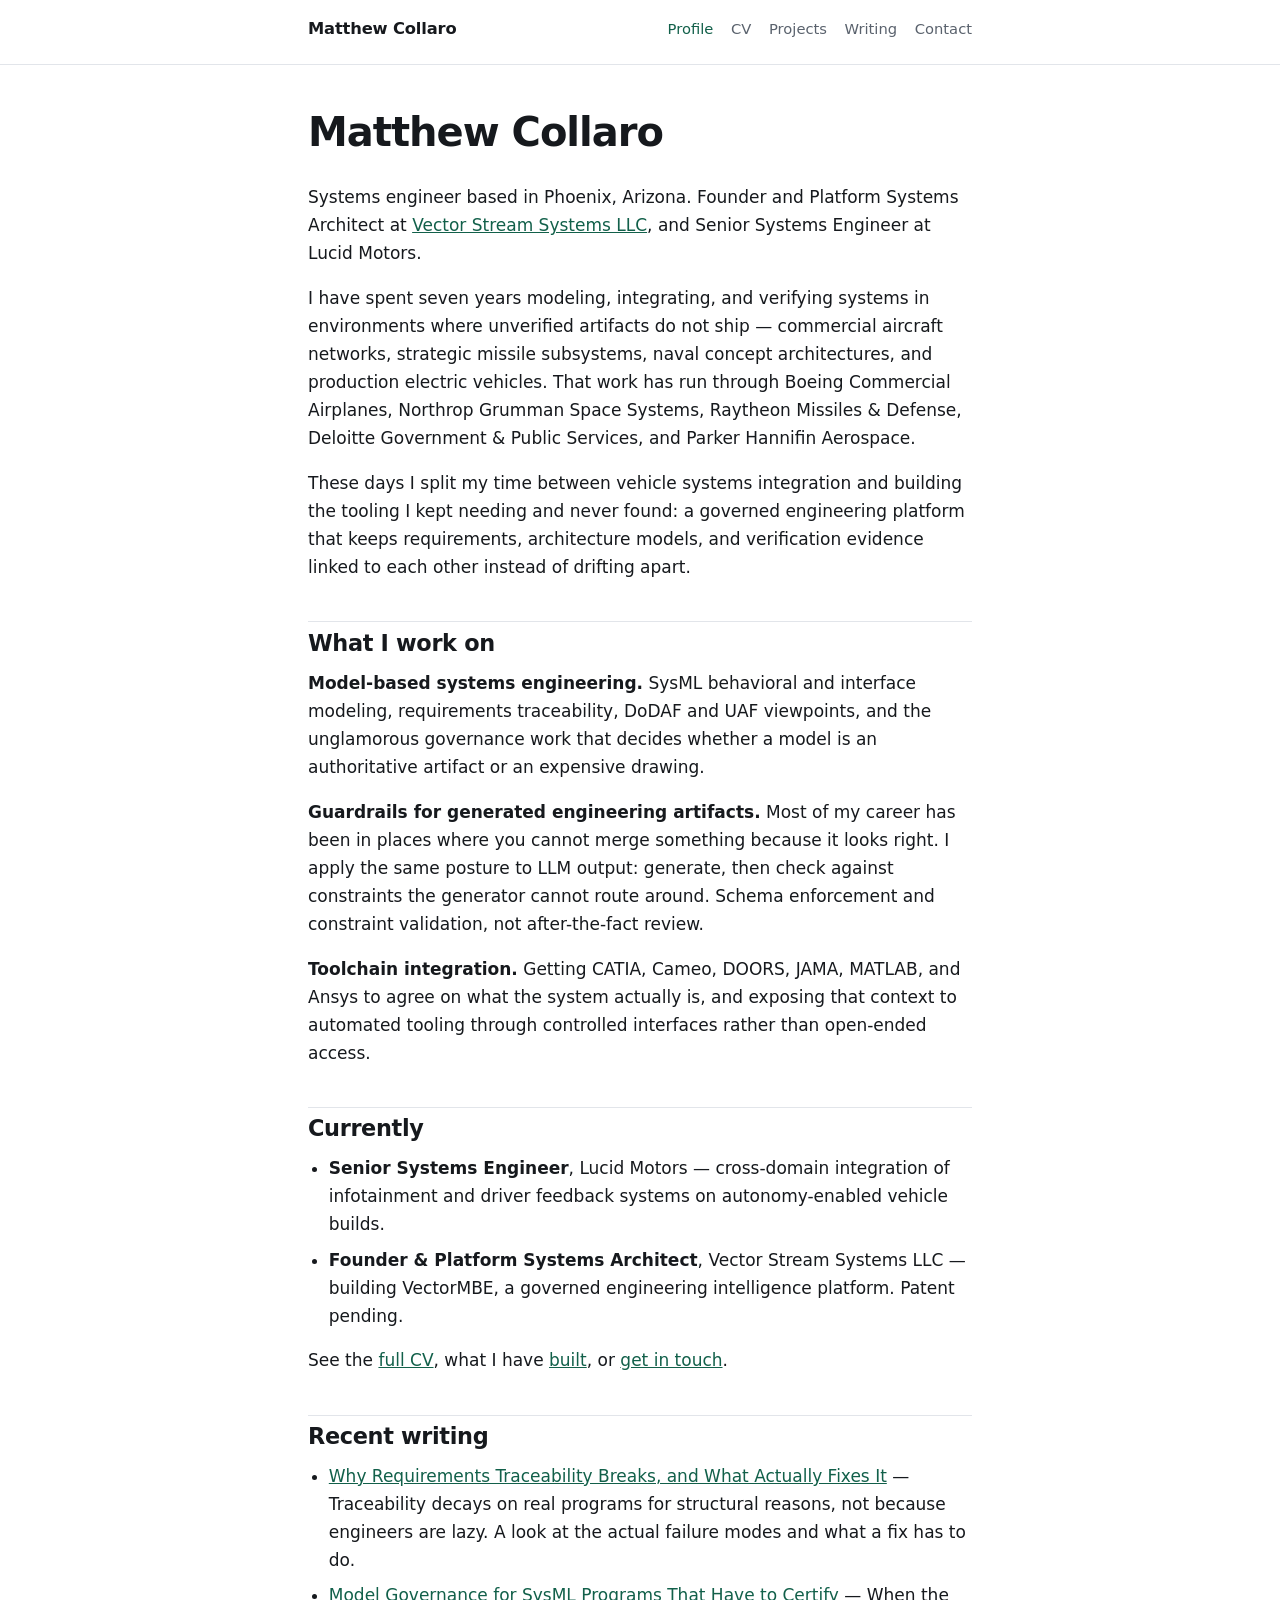
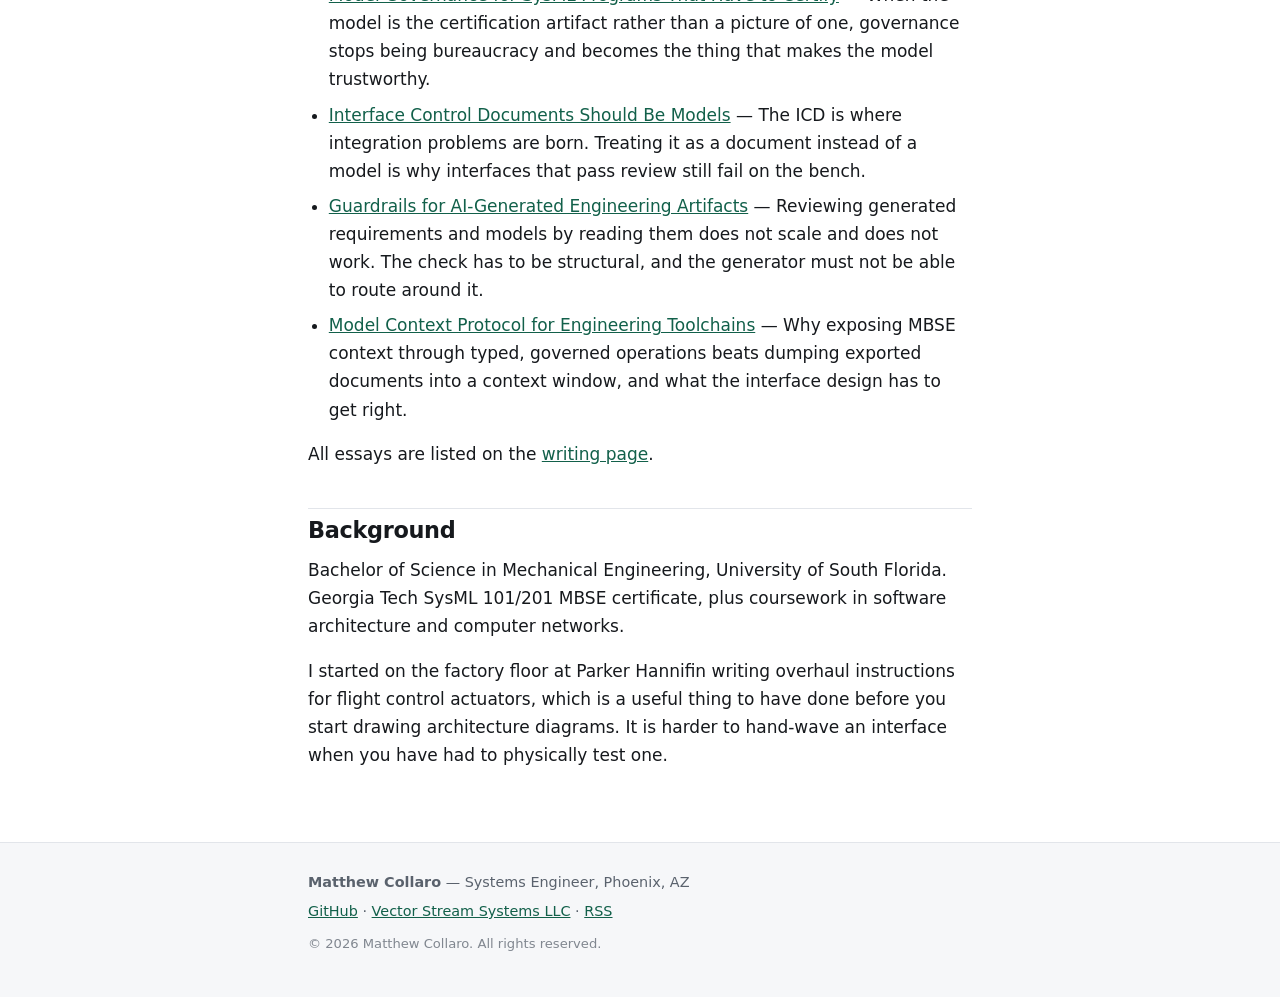
==== docs/index.html @ 9cefe254 "Personal site: profile, CV, projects, and ten essays on MBSE Static generator in build.py renders Ma" ====
<!DOCTYPE html>
<html lang="en">
<head>
<meta charset="utf-8">
<meta name="viewport" content="width=device-width, initial-scale=1">
<title>Matthew Collaro — Systems Engineer, Phoenix Arizona</title>
<meta name="description" content="Matthew Collaro is a systems engineer in Phoenix, Arizona and founder of Vector Stream Systems LLC. Seven years of model-based systems engineering across Boeing, Northrop Grumman, Raytheon, Deloitte, and Lucid Motors.">
<meta name="author" content="Matthew Collaro">
<meta name="robots" content="index,follow,max-image-preview:large">
<link rel="canonical" href="https://radsilent.github.io/matthew-collaro/">
<link rel="alternate" type="application/rss+xml" title="Matthew Collaro — Writing" href="https://radsilent.github.io/matthew-collaro/feed.xml">
<meta property="og:type" content="profile">
<meta property="og:site_name" content="Matthew Collaro">
<meta property="og:title" content="Matthew Collaro — Systems Engineer, Phoenix Arizona">
<meta property="og:description" content="Matthew Collaro is a systems engineer in Phoenix, Arizona and founder of Vector Stream Systems LLC. Seven years of model-based systems engineering across Boeing, Northrop Grumman, Raytheon, Deloitte, and Lucid Motors.">
<meta property="og:url" content="https://radsilent.github.io/matthew-collaro/">
<meta property="og:locale" content="en_US">
<meta name="twitter:card" content="summary">
<meta name="twitter:title" content="Matthew Collaro — Systems Engineer, Phoenix Arizona">
<meta name="twitter:description" content="Matthew Collaro is a systems engineer in Phoenix, Arizona and founder of Vector Stream Systems LLC. Seven years of model-based systems engineering across Boeing, Northrop Grumman, Raytheon, Deloitte, and Lucid Motors.">
<link rel="stylesheet" href="style.css">
<script type="application/ld+json">
{
  "@context": "https://schema.org",
  "@graph": [
    {
      "@type": "Person",
      "@id": "https://radsilent.github.io/matthew-collaro/#person",
      "name": "Matthew Collaro",
      "givenName": "Matthew",
      "familyName": "Collaro",
      "alternateName": "Matt Collaro",
      "url": "https://radsilent.github.io/matthew-collaro/",
      "jobTitle": "Systems Engineer and Founder",
      "description": "Systems engineer specializing in model-based systems engineering, SysML architecture modeling, and requirements traceability across aerospace, defense, and automotive programs.",
      "address": {
        "@type": "PostalAddress",
        "addressLocality": "Phoenix",
        "addressRegion": "AZ",
        "addressCountry": "US"
      },
      "alumniOf": [
        {
          "@type": "CollegeOrUniversity",
          "name": "University of South Florida"
        },
        {
          "@type": "CollegeOrUniversity",
          "name": "Georgia Institute of Technology"
        }
      ],
      "knowsAbout": [
        "Model-Based Systems Engineering",
        "SysML",
        "Requirements Traceability",
        "Systems Architecture",
        "Aerospace Systems Engineering",
        "Model Context Protocol",
        "Verification and Validation",
        "DoDAF"
      ],
      "worksFor": {
        "@type": "Organization",
        "name": "Vector Stream Systems LLC",
        "url": "https://vectorstreamsystems.com/"
      },
      "sameAs": [
        "https://github.com/radsilent",
        "https://vectorstreamsystems.com/"
      ]
    },
    {
      "@type": "WebSite",
      "@id": "https://radsilent.github.io/matthew-collaro/#website",
      "url": "https://radsilent.github.io/matthew-collaro/",
      "name": "Matthew Collaro \u2014 Systems Engineer",
      "publisher": {
        "@id": "https://radsilent.github.io/matthew-collaro/#person"
      },
      "inLanguage": "en"
    },
    {
      "@type": "ProfilePage",
      "@id": "https://radsilent.github.io/matthew-collaro/#webpage",
      "url": "https://radsilent.github.io/matthew-collaro/",
      "name": "Matthew Collaro \u2014 Systems Engineer, Phoenix Arizona",
      "description": "Matthew Collaro is a systems engineer in Phoenix, Arizona and founder of Vector Stream Systems LLC. Seven years of model-based systems engineering across Boeing, Northrop Grumman, Raytheon, Deloitte, and Lucid Motors.",
      "isPartOf": {
        "@id": "https://radsilent.github.io/matthew-collaro/#website"
      },
      "about": {
        "@id": "https://radsilent.github.io/matthew-collaro/#person"
      },
      "mainEntity": {
        "@id": "https://radsilent.github.io/matthew-collaro/#person"
      },
      "inLanguage": "en"
    }
  ]
}
</script>
</head>
<body>
<a class="skip" href="#main">Skip to content</a>
<header class="site-header">
  <div class="wrap">
    <a class="brand" href="index.html">Matthew Collaro</a>
    <nav aria-label="Primary">
      <ul>
        <li><a href="index.html" aria-current="page">Profile</a></li>
        <li><a href="cv.html">CV</a></li>
        <li><a href="projects.html">Projects</a></li>
        <li><a href="writing.html">Writing</a></li>
        <li><a href="contact.html">Contact</a></li>
      </ul>
    </nav>
  </div>
</header>

<main id="main" class="wrap">
  <article>
    <header class="page-head">
      <h1>Matthew Collaro</h1>
    </header>
<p>Systems engineer based in Phoenix, Arizona. Founder and Platform Systems Architect at <a href="https://vectorstreamsystems.com/">Vector Stream Systems LLC</a>, and Senior Systems Engineer at Lucid Motors.</p>
<p>I have spent seven years modeling, integrating, and verifying systems in environments where unverified artifacts do not ship — commercial aircraft networks, strategic missile subsystems, naval concept architectures, and production electric vehicles. That work has run through Boeing Commercial Airplanes, Northrop Grumman Space Systems, Raytheon Missiles &amp; Defense, Deloitte Government &amp; Public Services, and Parker Hannifin Aerospace.</p>
<p>These days I split my time between vehicle systems integration and building the tooling I kept needing and never found: a governed engineering platform that keeps requirements, architecture models, and verification evidence linked to each other instead of drifting apart.</p>
<h2 id="what-i-work-on">What I work on</h2>
<p><strong>Model-based systems engineering.</strong> SysML behavioral and interface modeling, requirements traceability, DoDAF and UAF viewpoints, and the unglamorous governance work that decides whether a model is an authoritative artifact or an expensive drawing.</p>
<p><strong>Guardrails for generated engineering artifacts.</strong> Most of my career has been in places where you cannot merge something because it looks right. I apply the same posture to LLM output: generate, then check against constraints the generator cannot route around. Schema enforcement and constraint validation, not after-the-fact review.</p>
<p><strong>Toolchain integration.</strong> Getting CATIA, Cameo, DOORS, JAMA, MATLAB, and Ansys to agree on what the system actually is, and exposing that context to automated tooling through controlled interfaces rather than open-ended access.</p>
<h2 id="currently">Currently</h2>
<ul>
<li><strong>Senior Systems Engineer</strong>, Lucid Motors — cross-domain integration of infotainment and driver feedback systems on autonomy-enabled vehicle builds.</li>
<li><strong>Founder &amp; Platform Systems Architect</strong>, Vector Stream Systems LLC — building VectorMBE, a governed engineering intelligence platform. Patent pending.</li>
</ul>
<p>See the <a href="cv.html">full CV</a>, what I have <a href="projects.html">built</a>, or <a href="contact.html">get in touch</a>.</p>
<h2 id="recent-writing">Recent writing</h2>
<ul>
<li><a href="articles/requirements-traceability-breaks.html">Why Requirements Traceability Breaks, and What Actually Fixes It</a> — Traceability decays on real programs for structural reasons, not because engineers are lazy. A look at the actual failure modes and what a fix has to do.</li>
<li><a href="articles/sysml-model-governance.html">Model Governance for SysML Programs That Have to Certify</a> — When the model is the certification artifact rather than a picture of one, governance stops being bureaucracy and becomes the thing that makes the model trustworthy.</li>
<li><a href="articles/interface-control-documents-as-models.html">Interface Control Documents Should Be Models</a> — The ICD is where integration problems are born. Treating it as a document instead of a model is why interfaces that pass review still fail on the bench.</li>
<li><a href="articles/guardrails-for-ai-generated-engineering-artifacts.html">Guardrails for AI-Generated Engineering Artifacts</a> — Reviewing generated requirements and models by reading them does not scale and does not work. The check has to be structural, and the generator must not be able to route around it.</li>
<li><a href="articles/model-context-protocol-engineering-toolchains.html">Model Context Protocol for Engineering Toolchains</a> — Why exposing MBSE context through typed, governed operations beats dumping exported documents into a context window, and what the interface design has to get right.</li>
</ul>
<p>All essays are listed on the <a href="writing.html">writing page</a>.</p>
<h2 id="background">Background</h2>
<p>Bachelor of Science in Mechanical Engineering, University of South Florida. Georgia Tech SysML 101/201 MBSE certificate, plus coursework in software architecture and computer networks.</p>
<p>I started on the factory floor at Parker Hannifin writing overhaul instructions for flight control actuators, which is a useful thing to have done before you start drawing architecture diagrams. It is harder to hand-wave an interface when you have had to physically test one.</p>
  </article>
</main>

<footer class="site-footer">
  <div class="wrap">
    <p><strong>Matthew Collaro</strong> &mdash; Systems Engineer, Phoenix, AZ</p>
    <p><a href="https://github.com/radsilent" rel="me noopener">GitHub</a> &middot;
       <a href="https://vectorstreamsystems.com/" rel="noopener">Vector Stream Systems LLC</a> &middot;
       <a href="feed.xml">RSS</a></p>
    <p class="fine">&copy; 2026 Matthew Collaro. All rights reserved.</p>
  </div>
</footer>
</body>
</html>
---- docs/style.css ----
/* Matthew Collaro — personal site
   Single stylesheet, no external requests, light + dark. */

:root {
  --bg: #ffffff;
  --surface: #f6f7f9;
  --text: #16191d;
  --muted: #5a626d;
  --line: #e2e5ea;
  --accent: #12604a;
  --accent-soft: #e7f2ee;
  --max: 44rem;
  --font: ui-sans-serif, system-ui, -apple-system, "Segoe UI", Roboto, Helvetica, Arial, sans-serif;
  --mono: ui-monospace, SFMono-Regular, Menlo, Consolas, monospace;
}

@media (prefers-color-scheme: dark) {
  :root {
    --bg: #0f1115;
    --surface: #171a20;
    --text: #e7e9ec;
    --muted: #9aa3ae;
    --line: #262b33;
    --accent: #5ec9a5;
    --accent-soft: #14241f;
  }
}

* { box-sizing: border-box; }

html { -webkit-text-size-adjust: 100%; }

body {
  margin: 0;
  background: var(--bg);
  color: var(--text);
  font-family: var(--font);
  font-size: 17px;
  line-height: 1.65;
  -webkit-font-smoothing: antialiased;
}

.wrap {
  max-width: var(--max);
  margin-inline: auto;
  padding-inline: 1.25rem;
}

.skip {
  position: absolute;
  left: -9999px;
}
.skip:focus {
  left: 1rem;
  top: 1rem;
  z-index: 10;
  background: var(--accent);
  color: var(--bg);
  padding: 0.5rem 0.9rem;
  border-radius: 6px;
}

/* Header ---------------------------------------------------------------- */

.site-header {
  border-bottom: 1px solid var(--line);
  background: var(--bg);
  position: sticky;
  top: 0;
  z-index: 5;
}

.site-header .wrap {
  display: flex;
  flex-wrap: wrap;
  gap: 0.5rem 1.5rem;
  align-items: baseline;
  justify-content: space-between;
  padding-block: 0.9rem;
}

.brand {
  font-weight: 700;
  font-size: 1.02rem;
  letter-spacing: -0.01em;
  color: var(--text);
  text-decoration: none;
}

.site-header nav ul {
  display: flex;
  flex-wrap: wrap;
  gap: 1.1rem;
  list-style: none;
  margin: 0;
  padding: 0;
}

.site-header nav a {
  color: var(--muted);
  text-decoration: none;
  font-size: 0.92rem;
}

.site-header nav a:hover,
.site-header nav a[aria-current="page"] {
  color: var(--accent);
}

/* Content --------------------------------------------------------------- */

main { padding-block: 2.75rem 3.5rem; }

.page-head { margin-bottom: 1.75rem; }

h1 {
  font-size: clamp(1.85rem, 4.5vw, 2.5rem);
  line-height: 1.15;
  letter-spacing: -0.025em;
  margin: 0 0 0.35rem;
}

h2 {
  font-size: 1.4rem;
  line-height: 1.25;
  letter-spacing: -0.015em;
  margin: 2.5rem 0 0.75rem;
  padding-top: 0.4rem;
  border-top: 1px solid var(--line);
}

h3 {
  font-size: 1.12rem;
  margin: 1.9rem 0 0.5rem;
}

h4 {
  font-size: 1rem;
  margin: 1.5rem 0 0.4rem;
  color: var(--muted);
}

p { margin: 0 0 1.05rem; }

a { color: var(--accent); }
a:hover { text-decoration-thickness: 2px; }

.byline {
  color: var(--muted);
  font-size: 0.9rem;
  margin: 0;
}

ul, ol { padding-left: 1.3rem; margin: 0 0 1.05rem; }
li { margin-bottom: 0.45rem; }

blockquote {
  margin: 1.4rem 0;
  padding: 0.15rem 0 0.15rem 1.1rem;
  border-left: 3px solid var(--accent);
  color: var(--muted);
}

code {
  font-family: var(--mono);
  font-size: 0.88em;
  background: var(--surface);
  border: 1px solid var(--line);
  border-radius: 4px;
  padding: 0.1em 0.35em;
}

strong { font-weight: 650; }

/* Footer ---------------------------------------------------------------- */

.site-footer {
  border-top: 1px solid var(--line);
  background: var(--surface);
  padding-block: 1.75rem 2.25rem;
  font-size: 0.9rem;
  color: var(--muted);
}

.site-footer p { margin: 0 0 0.35rem; }
.site-footer .fine { font-size: 0.82rem; opacity: 0.75; margin-top: 0.6rem; }

/* Print ----------------------------------------------------------------- */

@media print {
  .site-header, .site-footer, .skip { display: none; }
  body { font-size: 11pt; color: #000; background: #fff; }
  a { color: #000; text-decoration: none; }
  h2 { border-top: none; }
}
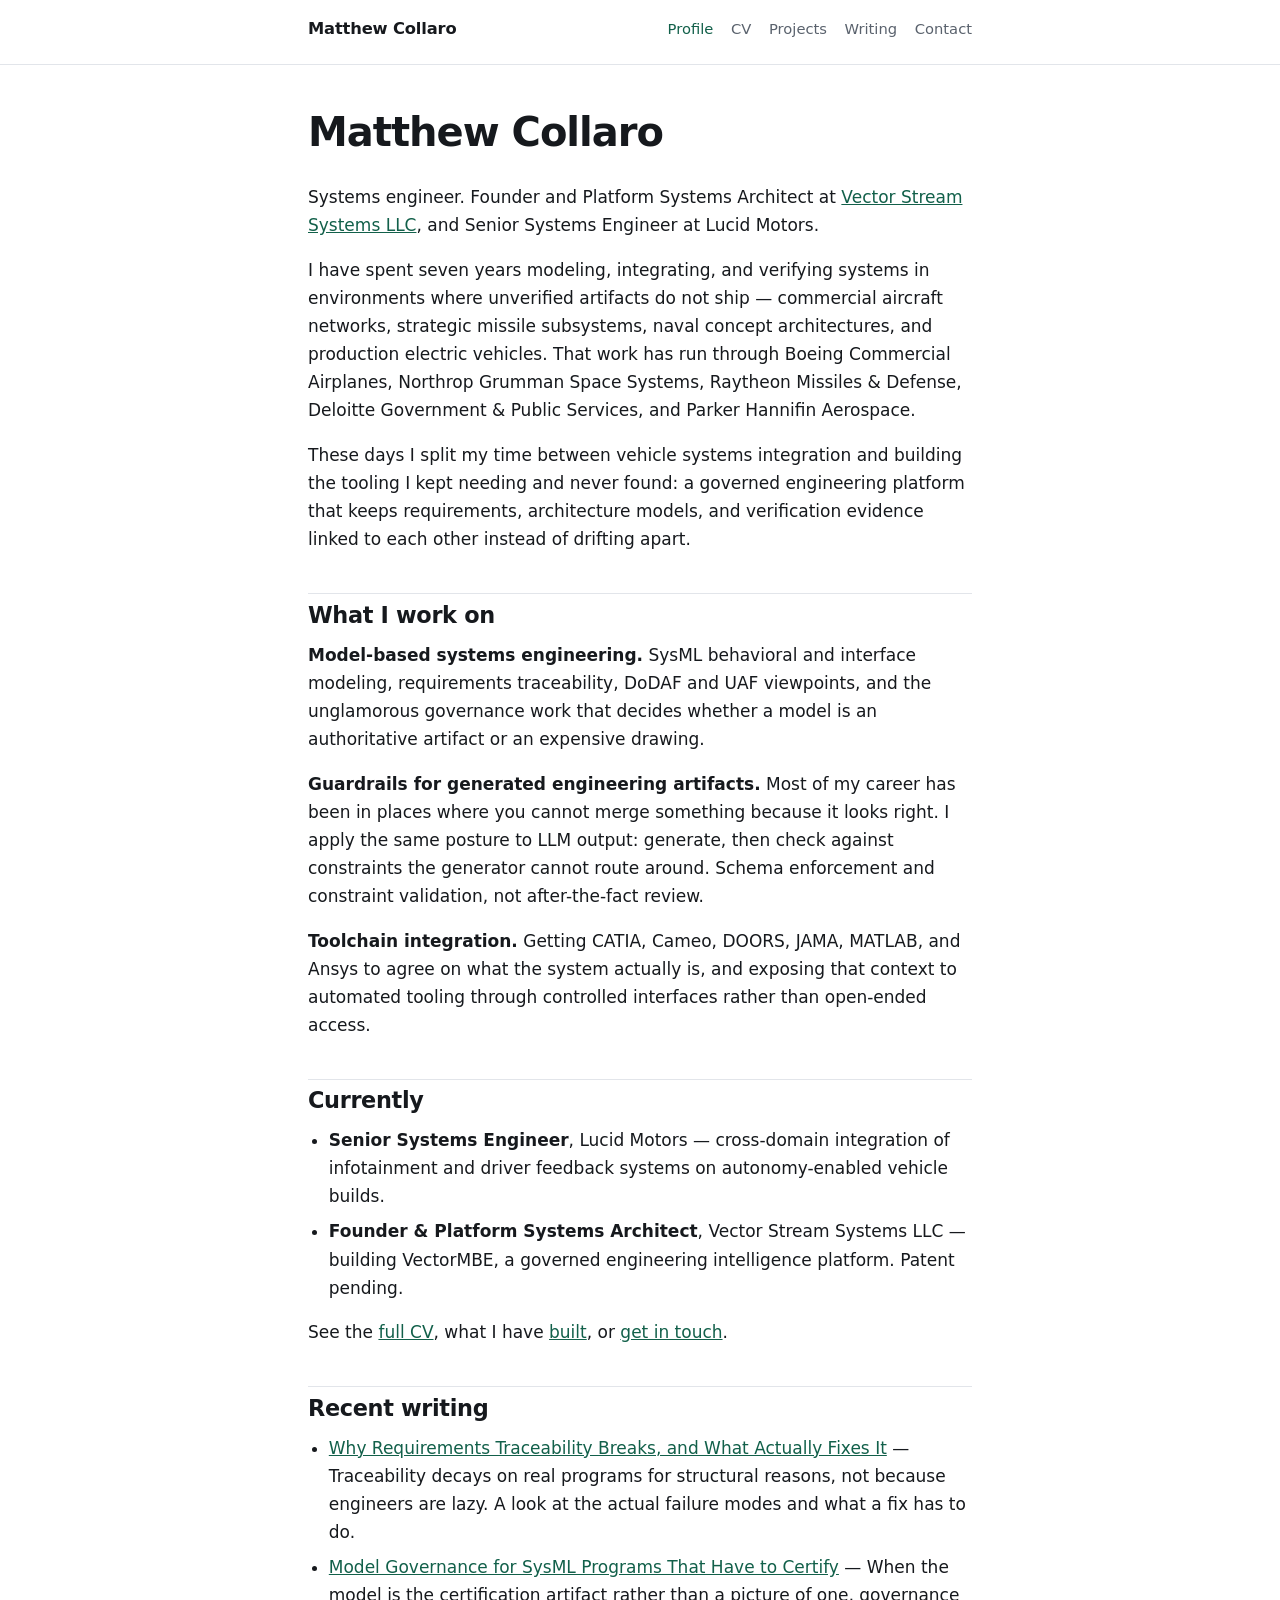
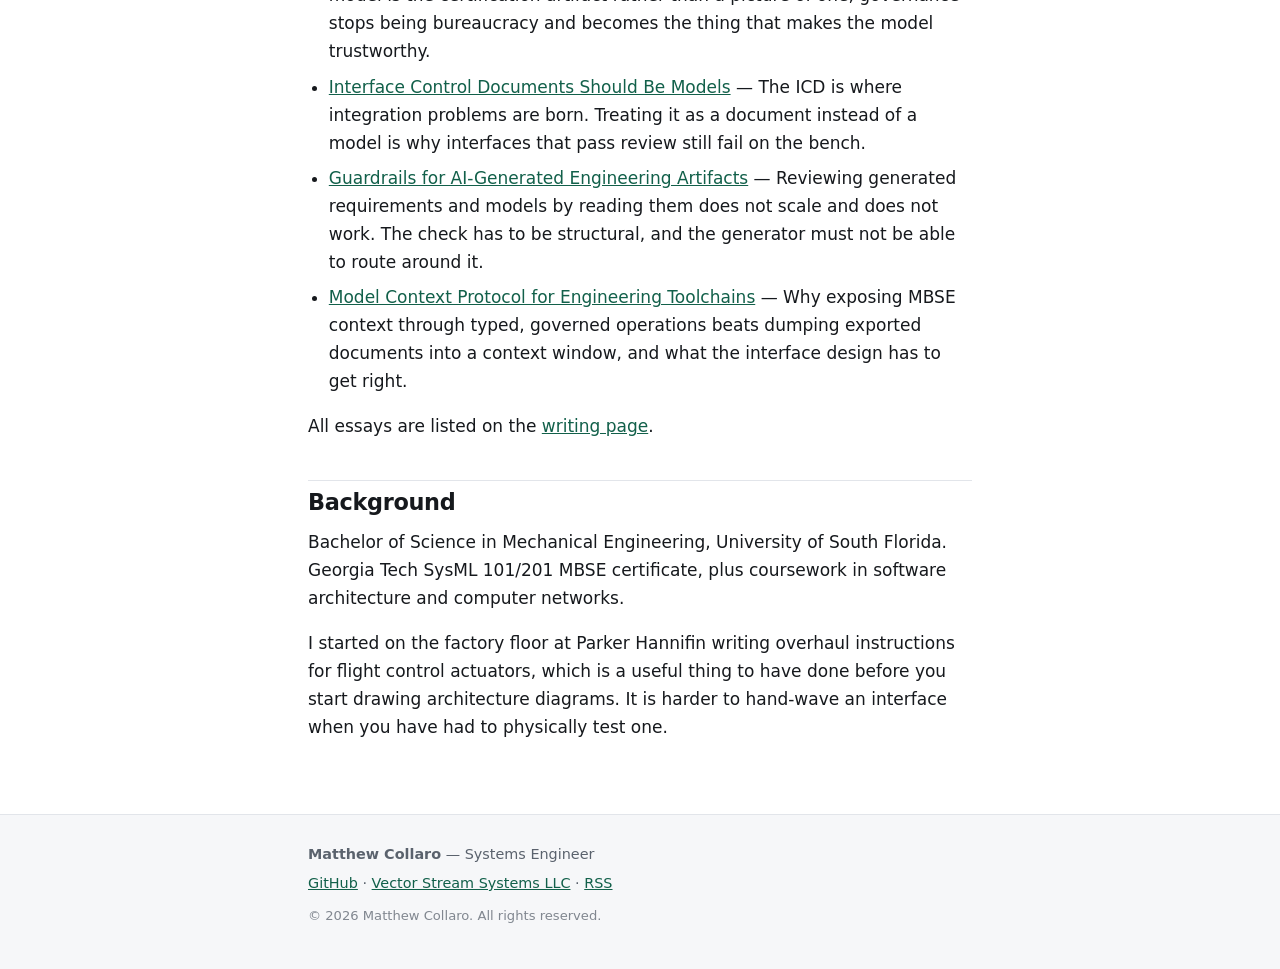
==== commit 3c0073fd: "Remove location references and drop Isaac ROS project Strips city/state from schema.org Person, page" ====
--- a/docs/index.html
+++ b/docs/index.html
@@ -3,21 +3,21 @@
 <head>
 <meta charset="utf-8">
 <meta name="viewport" content="width=device-width, initial-scale=1">
-<title>Matthew Collaro — Systems Engineer, Phoenix Arizona</title>
-<meta name="description" content="Matthew Collaro is a systems engineer in Phoenix, Arizona and founder of Vector Stream Systems LLC. Seven years of model-based systems engineering across Boeing, Northrop Grumman, Raytheon, Deloitte, and Lucid Motors.">
+<title>Matthew Collaro — Systems Engineer and Founder</title>
+<meta name="description" content="Matthew Collaro is a systems engineer and founder of Vector Stream Systems LLC. Seven years of model-based systems engineering across Boeing, Northrop Grumman, Raytheon, Deloitte, and Lucid Motors.">
 <meta name="author" content="Matthew Collaro">
 <meta name="robots" content="index,follow,max-image-preview:large">
 <link rel="canonical" href="https://radsilent.github.io/matthew-collaro/">
 <link rel="alternate" type="application/rss+xml" title="Matthew Collaro — Writing" href="https://radsilent.github.io/matthew-collaro/feed.xml">
 <meta property="og:type" content="profile">
 <meta property="og:site_name" content="Matthew Collaro">
-<meta property="og:title" content="Matthew Collaro — Systems Engineer, Phoenix Arizona">
-<meta property="og:description" content="Matthew Collaro is a systems engineer in Phoenix, Arizona and founder of Vector Stream Systems LLC. Seven years of model-based systems engineering across Boeing, Northrop Grumman, Raytheon, Deloitte, and Lucid Motors.">
+<meta property="og:title" content="Matthew Collaro — Systems Engineer and Founder">
+<meta property="og:description" content="Matthew Collaro is a systems engineer and founder of Vector Stream Systems LLC. Seven years of model-based systems engineering across Boeing, Northrop Grumman, Raytheon, Deloitte, and Lucid Motors.">
 <meta property="og:url" content="https://radsilent.github.io/matthew-collaro/">
 <meta property="og:locale" content="en_US">
 <meta name="twitter:card" content="summary">
-<meta name="twitter:title" content="Matthew Collaro — Systems Engineer, Phoenix Arizona">
-<meta name="twitter:description" content="Matthew Collaro is a systems engineer in Phoenix, Arizona and founder of Vector Stream Systems LLC. Seven years of model-based systems engineering across Boeing, Northrop Grumman, Raytheon, Deloitte, and Lucid Motors.">
+<meta name="twitter:title" content="Matthew Collaro — Systems Engineer and Founder">
+<meta name="twitter:description" content="Matthew Collaro is a systems engineer and founder of Vector Stream Systems LLC. Seven years of model-based systems engineering across Boeing, Northrop Grumman, Raytheon, Deloitte, and Lucid Motors.">
 <link rel="stylesheet" href="style.css">
 <script type="application/ld+json">
 {
@@ -33,12 +33,6 @@
       "url": "https://radsilent.github.io/matthew-collaro/",
       "jobTitle": "Systems Engineer and Founder",
       "description": "Systems engineer specializing in model-based systems engineering, SysML architecture modeling, and requirements traceability across aerospace, defense, and automotive programs.",
-      "address": {
-        "@type": "PostalAddress",
-        "addressLocality": "Phoenix",
-        "addressRegion": "AZ",
-        "addressCountry": "US"
-      },
       "alumniOf": [
         {
           "@type": "CollegeOrUniversity",
@@ -83,8 +77,8 @@
       "@type": "ProfilePage",
       "@id": "https://radsilent.github.io/matthew-collaro/#webpage",
       "url": "https://radsilent.github.io/matthew-collaro/",
-      "name": "Matthew Collaro \u2014 Systems Engineer, Phoenix Arizona",
-      "description": "Matthew Collaro is a systems engineer in Phoenix, Arizona and founder of Vector Stream Systems LLC. Seven years of model-based systems engineering across Boeing, Northrop Grumman, Raytheon, Deloitte, and Lucid Motors.",
+      "name": "Matthew Collaro \u2014 Systems Engineer and Founder",
+      "description": "Matthew Collaro is a systems engineer and founder of Vector Stream Systems LLC. Seven years of model-based systems engineering across Boeing, Northrop Grumman, Raytheon, Deloitte, and Lucid Motors.",
       "isPartOf": {
         "@id": "https://radsilent.github.io/matthew-collaro/#website"
       },
@@ -122,7 +116,7 @@
     <header class="page-head">
       <h1>Matthew Collaro</h1>
     </header>
-<p>Systems engineer based in Phoenix, Arizona. Founder and Platform Systems Architect at <a href="https://vectorstreamsystems.com/">Vector Stream Systems LLC</a>, and Senior Systems Engineer at Lucid Motors.</p>
+<p>Systems engineer. Founder and Platform Systems Architect at <a href="https://vectorstreamsystems.com/">Vector Stream Systems LLC</a>, and Senior Systems Engineer at Lucid Motors.</p>
 <p>I have spent seven years modeling, integrating, and verifying systems in environments where unverified artifacts do not ship — commercial aircraft networks, strategic missile subsystems, naval concept architectures, and production electric vehicles. That work has run through Boeing Commercial Airplanes, Northrop Grumman Space Systems, Raytheon Missiles &amp; Defense, Deloitte Government &amp; Public Services, and Parker Hannifin Aerospace.</p>
 <p>These days I split my time between vehicle systems integration and building the tooling I kept needing and never found: a governed engineering platform that keeps requirements, architecture models, and verification evidence linked to each other instead of drifting apart.</p>
 <h2 id="what-i-work-on">What I work on</h2>
@@ -152,7 +146,7 @@
 
 <footer class="site-footer">
   <div class="wrap">
-    <p><strong>Matthew Collaro</strong> &mdash; Systems Engineer, Phoenix, AZ</p>
+    <p><strong>Matthew Collaro</strong> &mdash; Systems Engineer</p>
     <p><a href="https://github.com/radsilent" rel="me noopener">GitHub</a> &middot;
        <a href="https://vectorstreamsystems.com/" rel="noopener">Vector Stream Systems LLC</a> &middot;
        <a href="feed.xml">RSS</a></p>
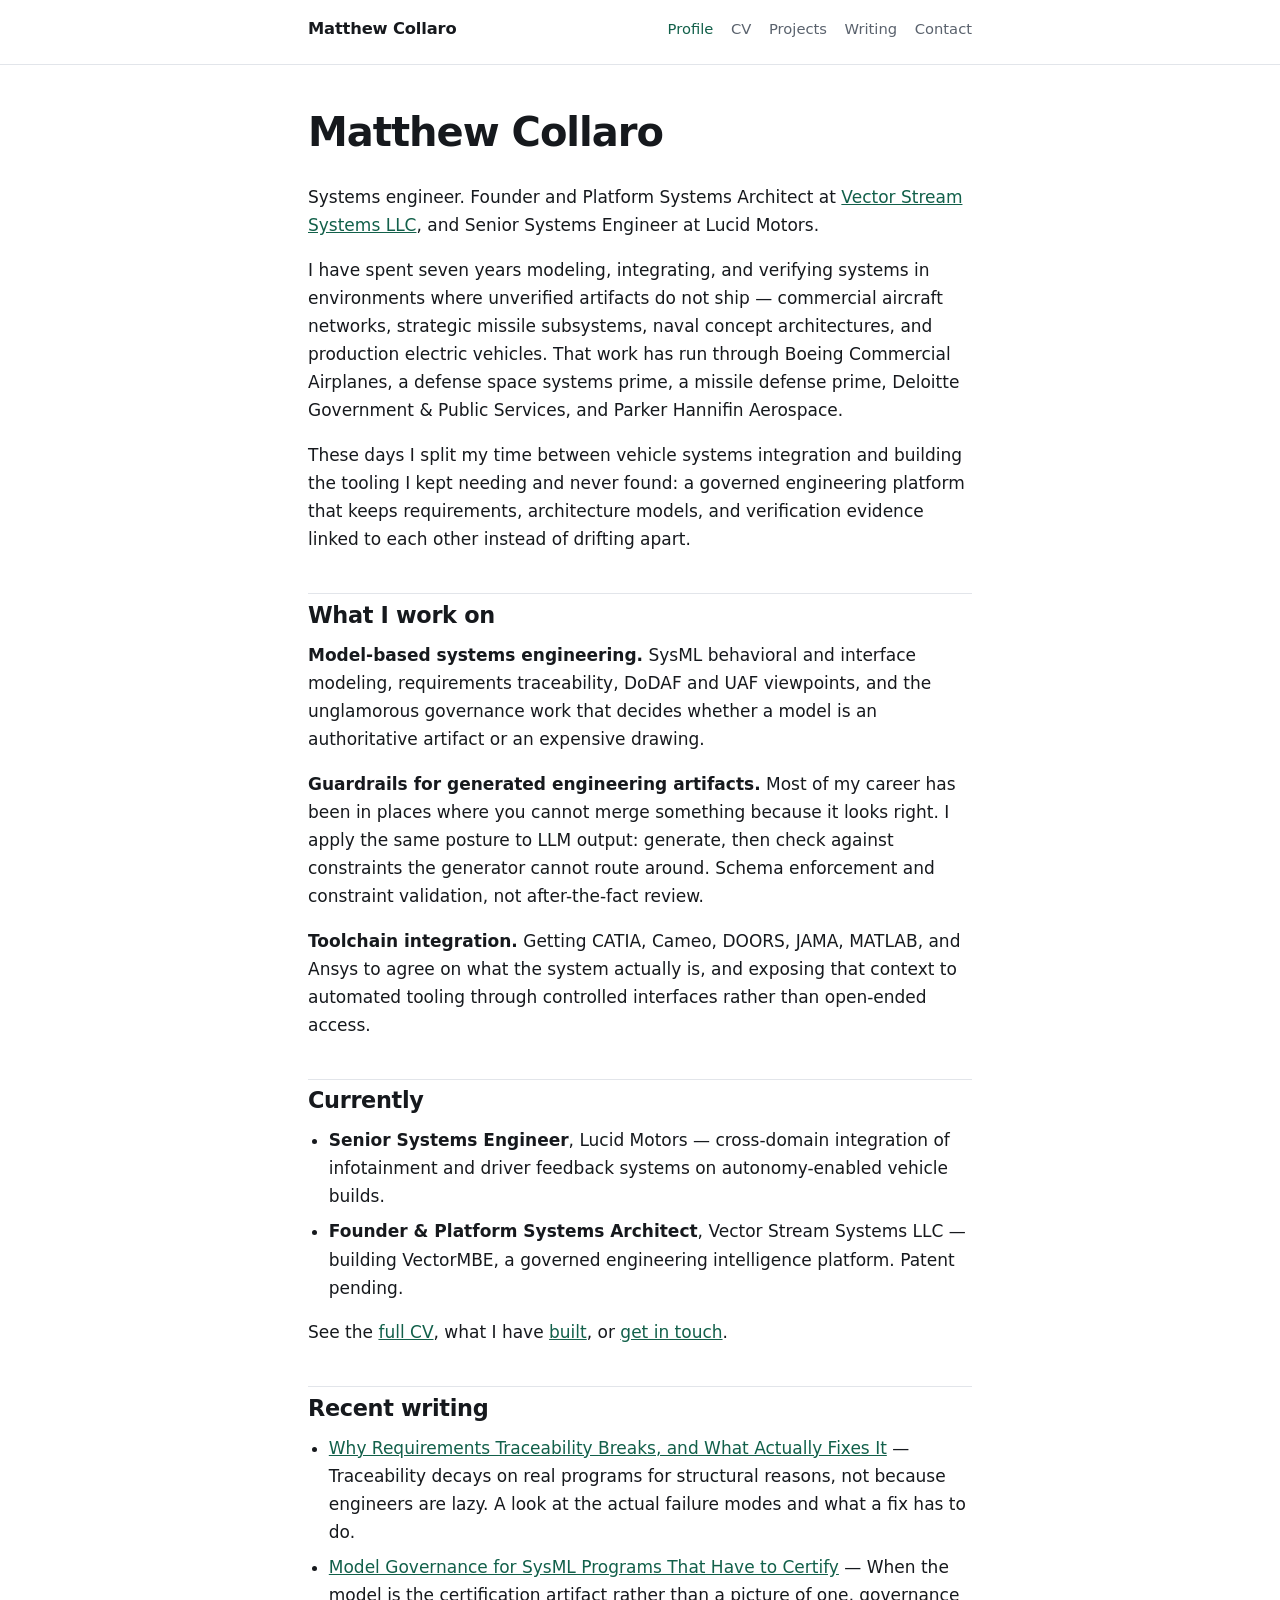
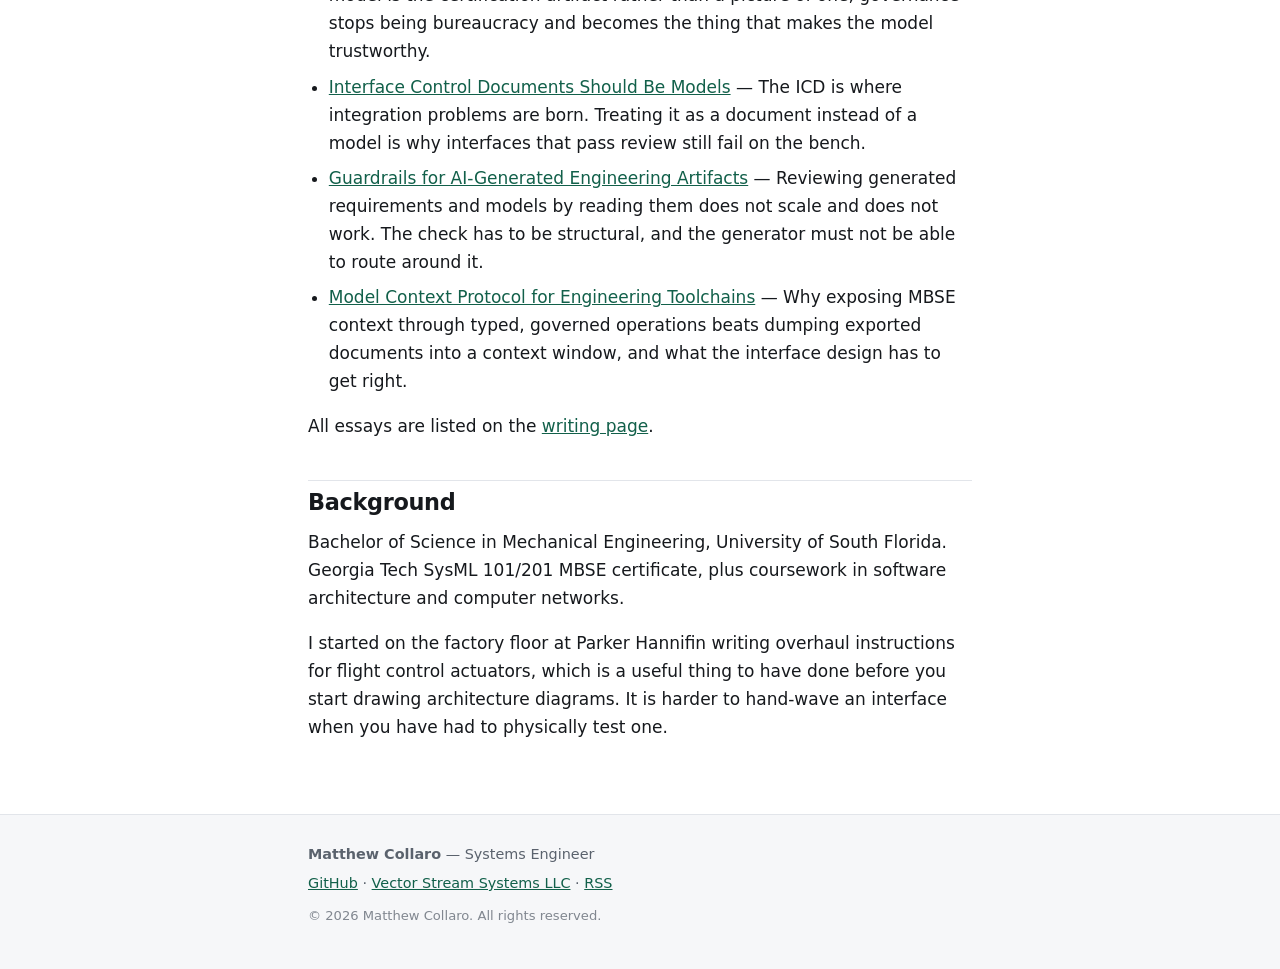
==== commit ab92701a: "Anonymize two former employers; add live URLs to README" ====
--- a/docs/index.html
+++ b/docs/index.html
@@ -4,7 +4,7 @@
 <meta charset="utf-8">
 <meta name="viewport" content="width=device-width, initial-scale=1">
 <title>Matthew Collaro — Systems Engineer and Founder</title>
-<meta name="description" content="Matthew Collaro is a systems engineer and founder of Vector Stream Systems LLC. Seven years of model-based systems engineering across Boeing, Northrop Grumman, Raytheon, Deloitte, and Lucid Motors.">
+<meta name="description" content="Matthew Collaro is a systems engineer and founder of Vector Stream Systems LLC. Seven years of model-based systems engineering across Boeing, Deloitte, Lucid Motors, and defense space and missile primes.">
 <meta name="author" content="Matthew Collaro">
 <meta name="robots" content="index,follow,max-image-preview:large">
 <link rel="canonical" href="https://radsilent.github.io/matthew-collaro/">
@@ -12,12 +12,12 @@
 <meta property="og:type" content="profile">
 <meta property="og:site_name" content="Matthew Collaro">
 <meta property="og:title" content="Matthew Collaro — Systems Engineer and Founder">
-<meta property="og:description" content="Matthew Collaro is a systems engineer and founder of Vector Stream Systems LLC. Seven years of model-based systems engineering across Boeing, Northrop Grumman, Raytheon, Deloitte, and Lucid Motors.">
+<meta property="og:description" content="Matthew Collaro is a systems engineer and founder of Vector Stream Systems LLC. Seven years of model-based systems engineering across Boeing, Deloitte, Lucid Motors, and defense space and missile primes.">
 <meta property="og:url" content="https://radsilent.github.io/matthew-collaro/">
 <meta property="og:locale" content="en_US">
 <meta name="twitter:card" content="summary">
 <meta name="twitter:title" content="Matthew Collaro — Systems Engineer and Founder">
-<meta name="twitter:description" content="Matthew Collaro is a systems engineer and founder of Vector Stream Systems LLC. Seven years of model-based systems engineering across Boeing, Northrop Grumman, Raytheon, Deloitte, and Lucid Motors.">
+<meta name="twitter:description" content="Matthew Collaro is a systems engineer and founder of Vector Stream Systems LLC. Seven years of model-based systems engineering across Boeing, Deloitte, Lucid Motors, and defense space and missile primes.">
 <link rel="stylesheet" href="style.css">
 <script type="application/ld+json">
 {
@@ -78,7 +78,7 @@
       "@id": "https://radsilent.github.io/matthew-collaro/#webpage",
       "url": "https://radsilent.github.io/matthew-collaro/",
       "name": "Matthew Collaro \u2014 Systems Engineer and Founder",
-      "description": "Matthew Collaro is a systems engineer and founder of Vector Stream Systems LLC. Seven years of model-based systems engineering across Boeing, Northrop Grumman, Raytheon, Deloitte, and Lucid Motors.",
+      "description": "Matthew Collaro is a systems engineer and founder of Vector Stream Systems LLC. Seven years of model-based systems engineering across Boeing, Deloitte, Lucid Motors, and defense space and missile primes.",
       "isPartOf": {
         "@id": "https://radsilent.github.io/matthew-collaro/#website"
       },
@@ -117,7 +117,7 @@
       <h1>Matthew Collaro</h1>
     </header>
 <p>Systems engineer. Founder and Platform Systems Architect at <a href="https://vectorstreamsystems.com/">Vector Stream Systems LLC</a>, and Senior Systems Engineer at Lucid Motors.</p>
-<p>I have spent seven years modeling, integrating, and verifying systems in environments where unverified artifacts do not ship — commercial aircraft networks, strategic missile subsystems, naval concept architectures, and production electric vehicles. That work has run through Boeing Commercial Airplanes, Northrop Grumman Space Systems, Raytheon Missiles &amp; Defense, Deloitte Government &amp; Public Services, and Parker Hannifin Aerospace.</p>
+<p>I have spent seven years modeling, integrating, and verifying systems in environments where unverified artifacts do not ship — commercial aircraft networks, strategic missile subsystems, naval concept architectures, and production electric vehicles. That work has run through Boeing Commercial Airplanes, a defense space systems prime, a missile defense prime, Deloitte Government &amp; Public Services, and Parker Hannifin Aerospace.</p>
 <p>These days I split my time between vehicle systems integration and building the tooling I kept needing and never found: a governed engineering platform that keeps requirements, architecture models, and verification evidence linked to each other instead of drifting apart.</p>
 <h2 id="what-i-work-on">What I work on</h2>
 <p><strong>Model-based systems engineering.</strong> SysML behavioral and interface modeling, requirements traceability, DoDAF and UAF viewpoints, and the unglamorous governance work that decides whether a model is an authoritative artifact or an expensive drawing.</p>
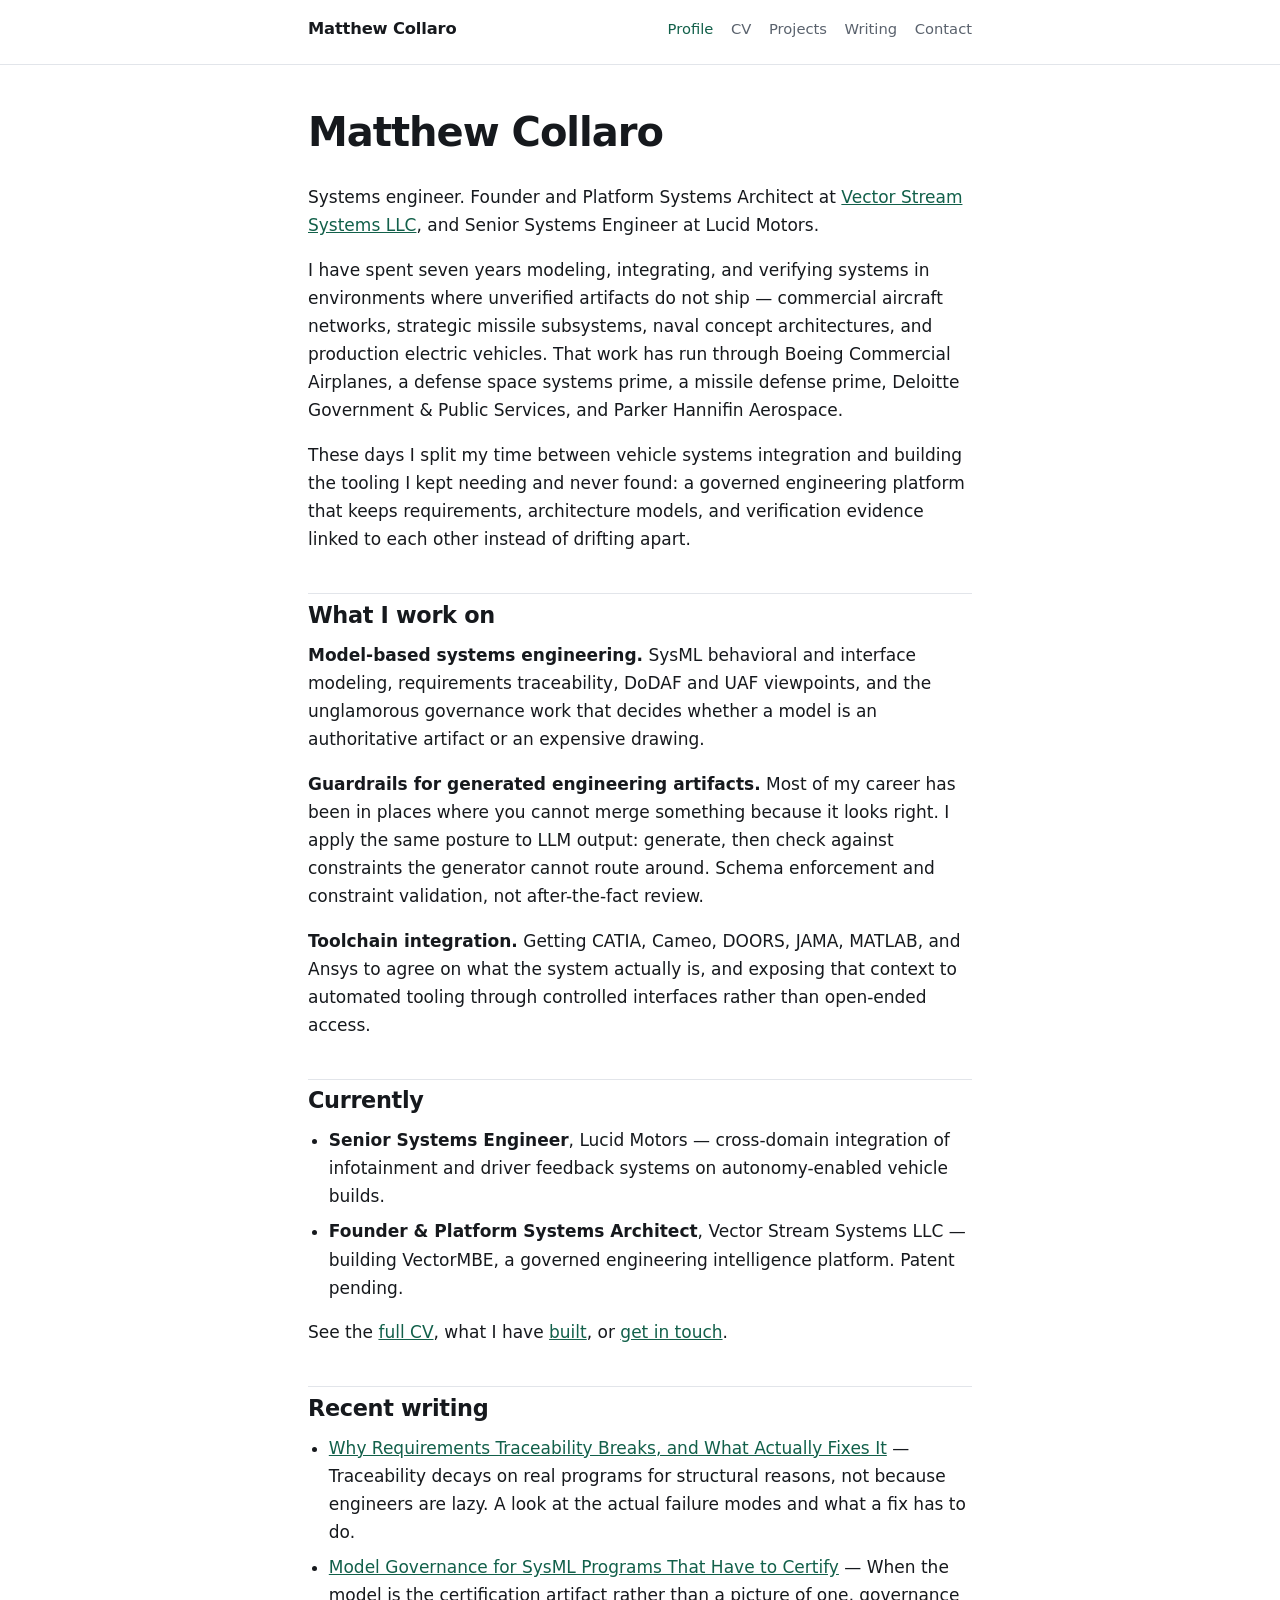
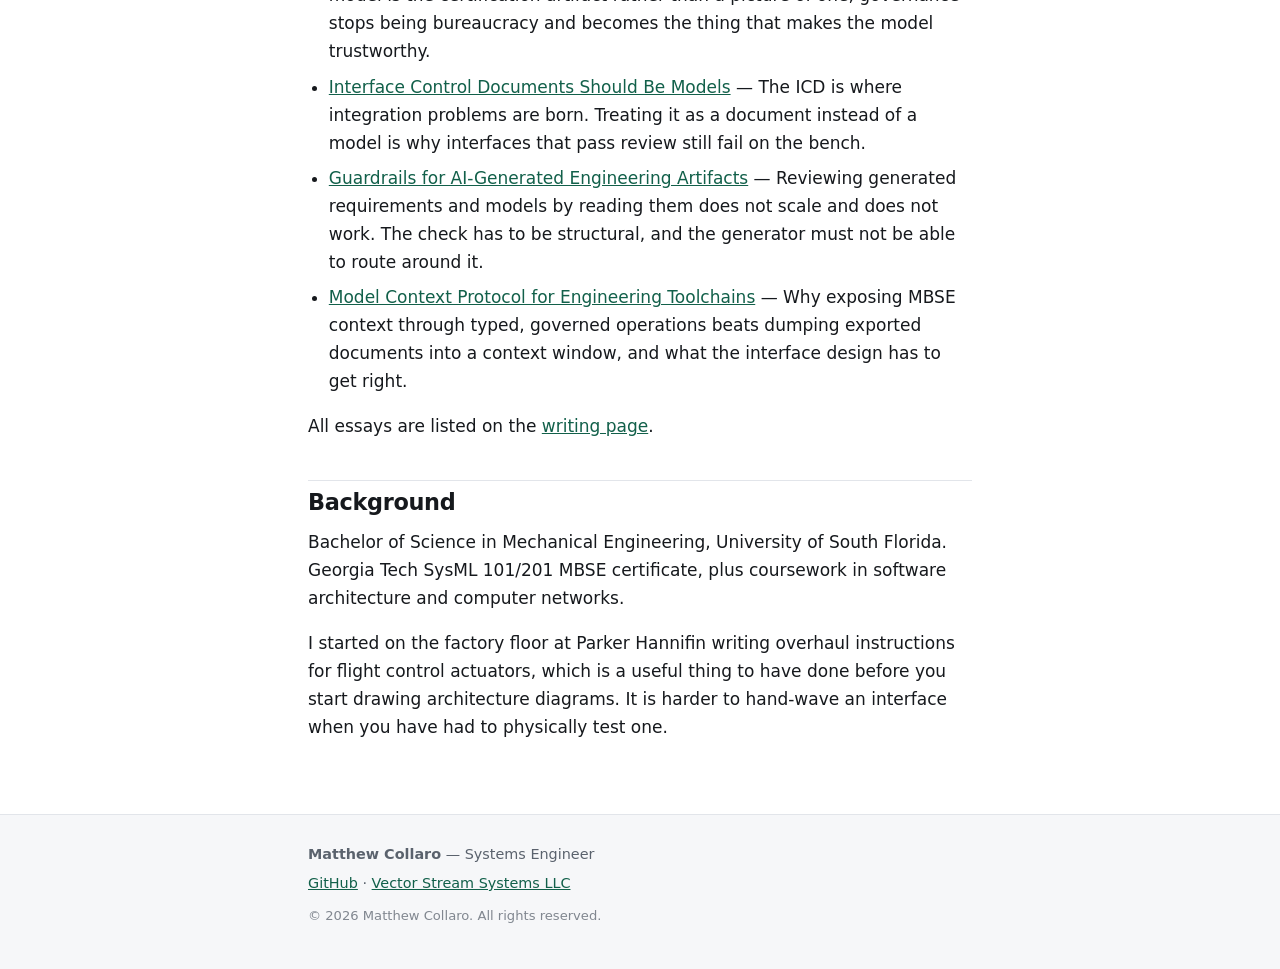
==== commit c359c69e: "Remove RSS feed; keep release-gate terms out of the public README" ====
--- a/docs/index.html
+++ b/docs/index.html
@@ -8,7 +8,6 @@
 <meta name="author" content="Matthew Collaro">
 <meta name="robots" content="index,follow,max-image-preview:large">
 <link rel="canonical" href="https://radsilent.github.io/matthew-collaro/">
-<link rel="alternate" type="application/rss+xml" title="Matthew Collaro — Writing" href="https://radsilent.github.io/matthew-collaro/feed.xml">
 <meta property="og:type" content="profile">
 <meta property="og:site_name" content="Matthew Collaro">
 <meta property="og:title" content="Matthew Collaro — Systems Engineer and Founder">
@@ -148,8 +147,7 @@
   <div class="wrap">
     <p><strong>Matthew Collaro</strong> &mdash; Systems Engineer</p>
     <p><a href="https://github.com/radsilent" rel="me noopener">GitHub</a> &middot;
-       <a href="https://vectorstreamsystems.com/" rel="noopener">Vector Stream Systems LLC</a> &middot;
-       <a href="feed.xml">RSS</a></p>
+       <a href="https://vectorstreamsystems.com/" rel="noopener">Vector Stream Systems LLC</a></p>
     <p class="fine">&copy; 2026 Matthew Collaro. All rights reserved.</p>
   </div>
 </footer>
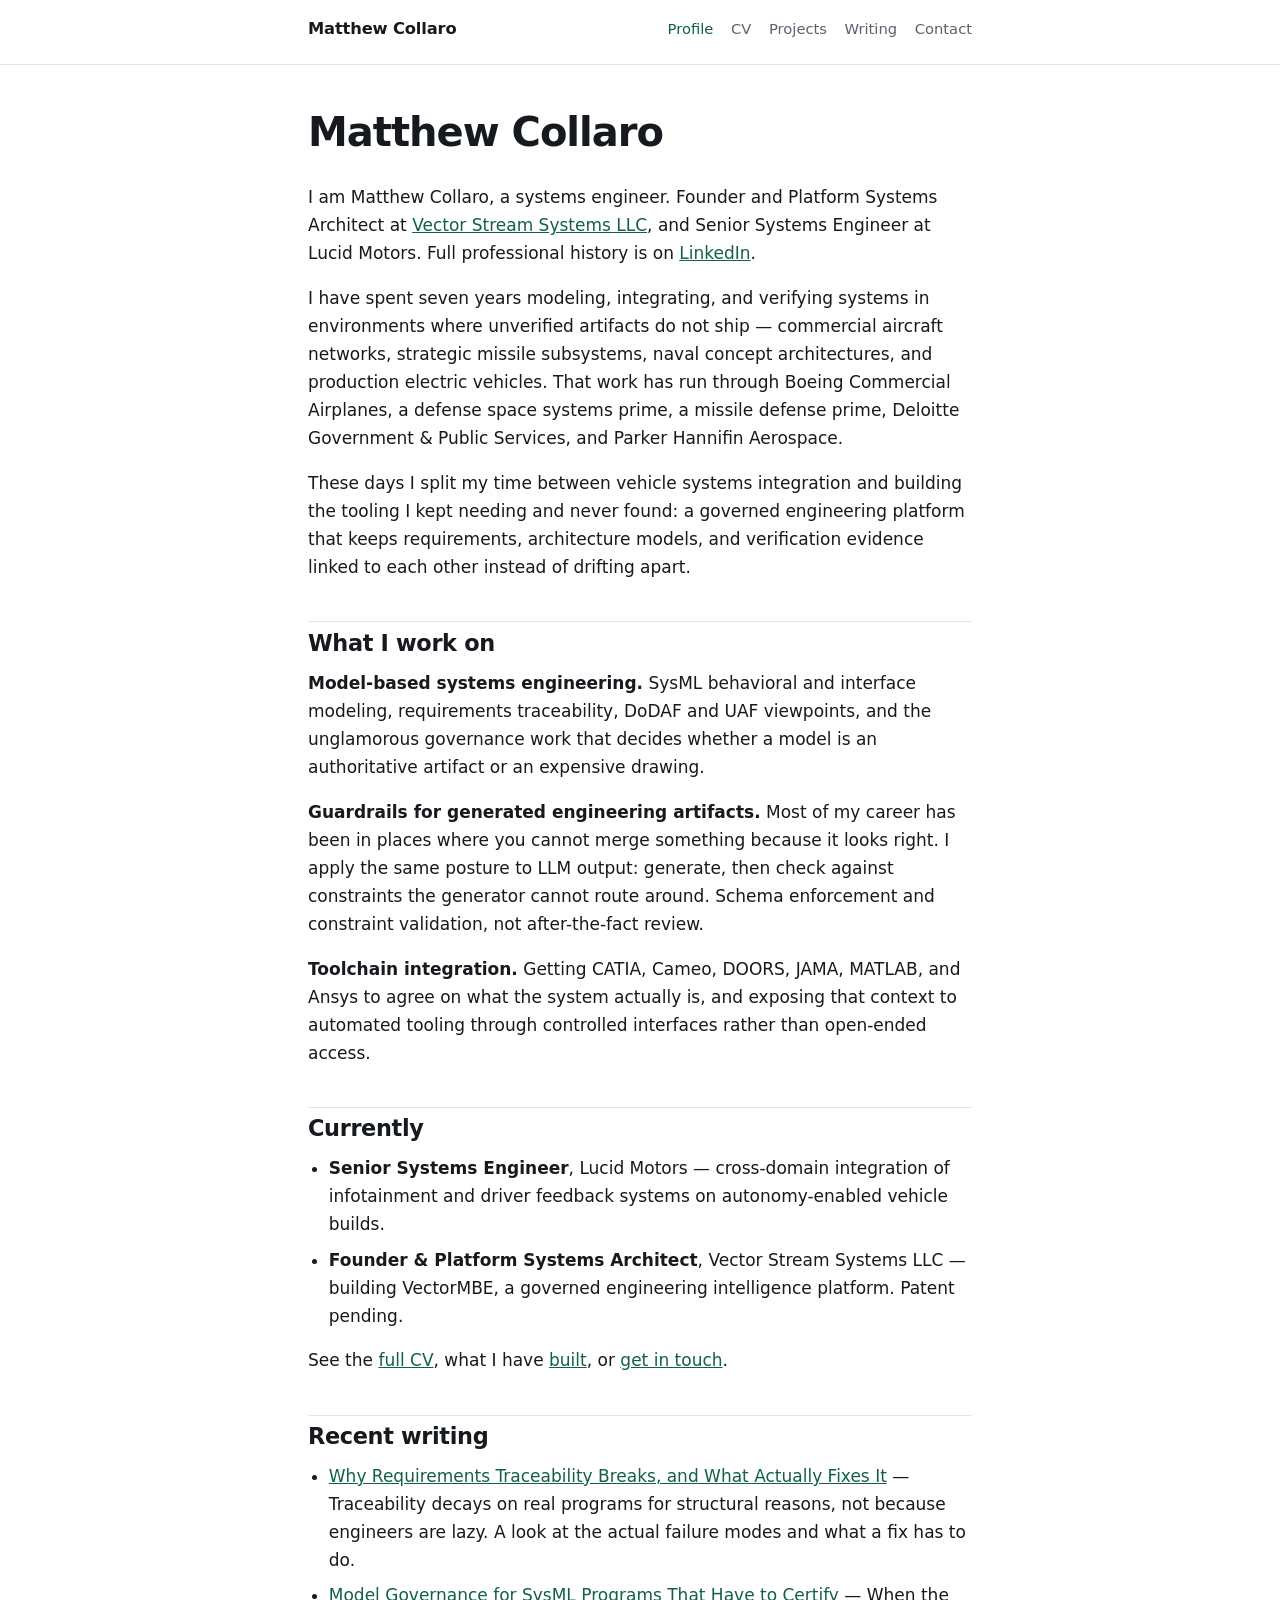
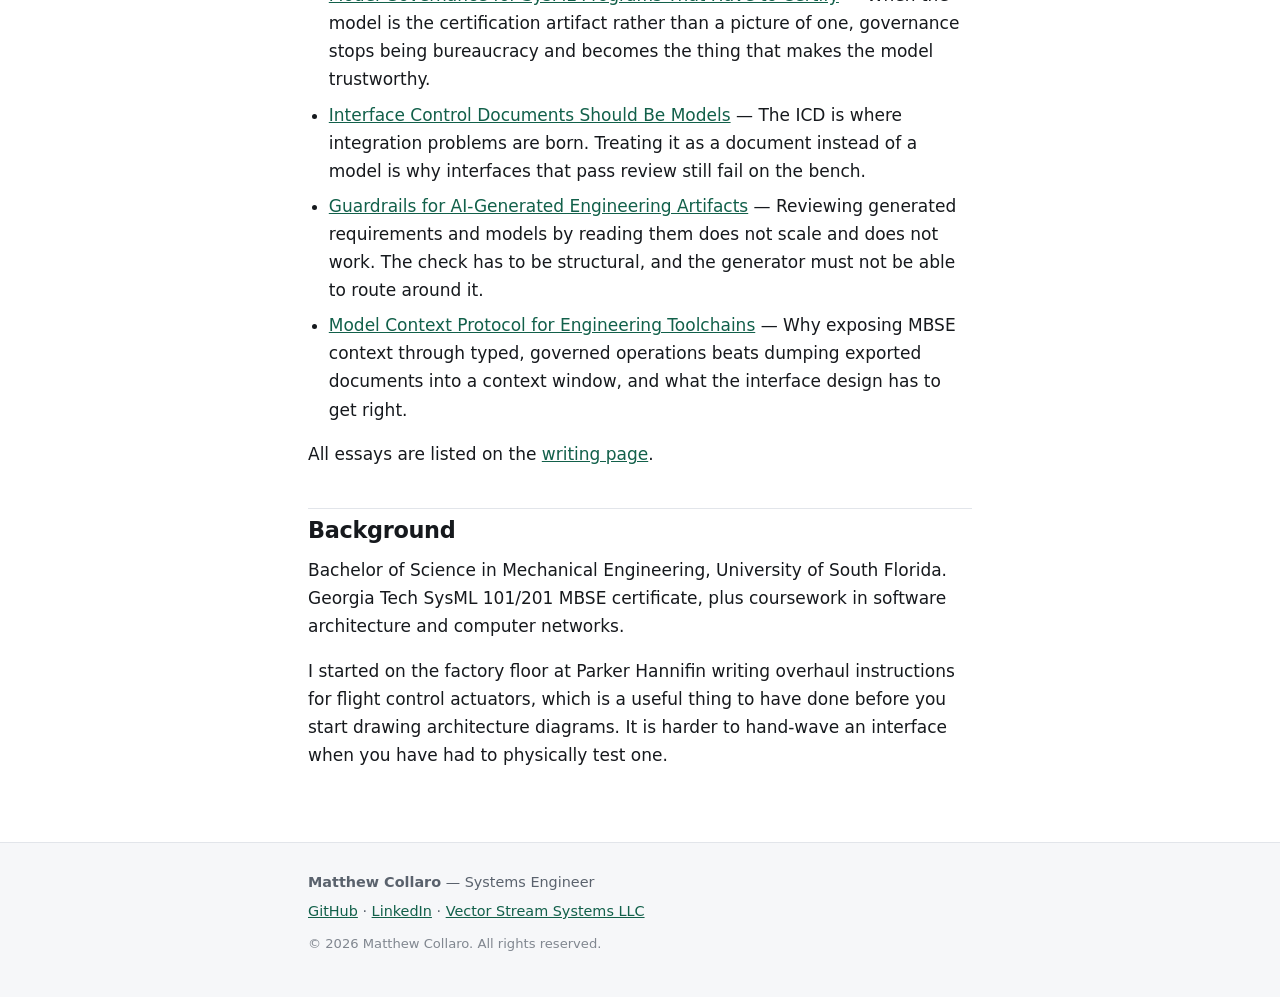
==== commit 79cb6a31: "Add LinkedIn to About, contact, footer, and sameAs; name in opening line" ====
--- a/docs/index.html
+++ b/docs/index.html
@@ -59,6 +59,7 @@
       },
       "sameAs": [
         "https://github.com/radsilent",
+        "https://www.linkedin.com/in/mattcollaro/",
         "https://vectorstreamsystems.com/"
       ]
     },
@@ -115,7 +116,7 @@
     <header class="page-head">
       <h1>Matthew Collaro</h1>
     </header>
-<p>Systems engineer. Founder and Platform Systems Architect at <a href="https://vectorstreamsystems.com/">Vector Stream Systems LLC</a>, and Senior Systems Engineer at Lucid Motors.</p>
+<p>I am Matthew Collaro, a systems engineer. Founder and Platform Systems Architect at <a href="https://vectorstreamsystems.com/">Vector Stream Systems LLC</a>, and Senior Systems Engineer at Lucid Motors. Full professional history is on <a href="https://www.linkedin.com/in/mattcollaro/">LinkedIn</a>.</p>
 <p>I have spent seven years modeling, integrating, and verifying systems in environments where unverified artifacts do not ship — commercial aircraft networks, strategic missile subsystems, naval concept architectures, and production electric vehicles. That work has run through Boeing Commercial Airplanes, a defense space systems prime, a missile defense prime, Deloitte Government &amp; Public Services, and Parker Hannifin Aerospace.</p>
 <p>These days I split my time between vehicle systems integration and building the tooling I kept needing and never found: a governed engineering platform that keeps requirements, architecture models, and verification evidence linked to each other instead of drifting apart.</p>
 <h2 id="what-i-work-on">What I work on</h2>
@@ -147,6 +148,7 @@
   <div class="wrap">
     <p><strong>Matthew Collaro</strong> &mdash; Systems Engineer</p>
     <p><a href="https://github.com/radsilent" rel="me noopener">GitHub</a> &middot;
+       <a href="https://www.linkedin.com/in/mattcollaro/" rel="me noopener">LinkedIn</a> &middot;
        <a href="https://vectorstreamsystems.com/" rel="noopener">Vector Stream Systems LLC</a></p>
     <p class="fine">&copy; 2026 Matthew Collaro. All rights reserved.</p>
   </div>
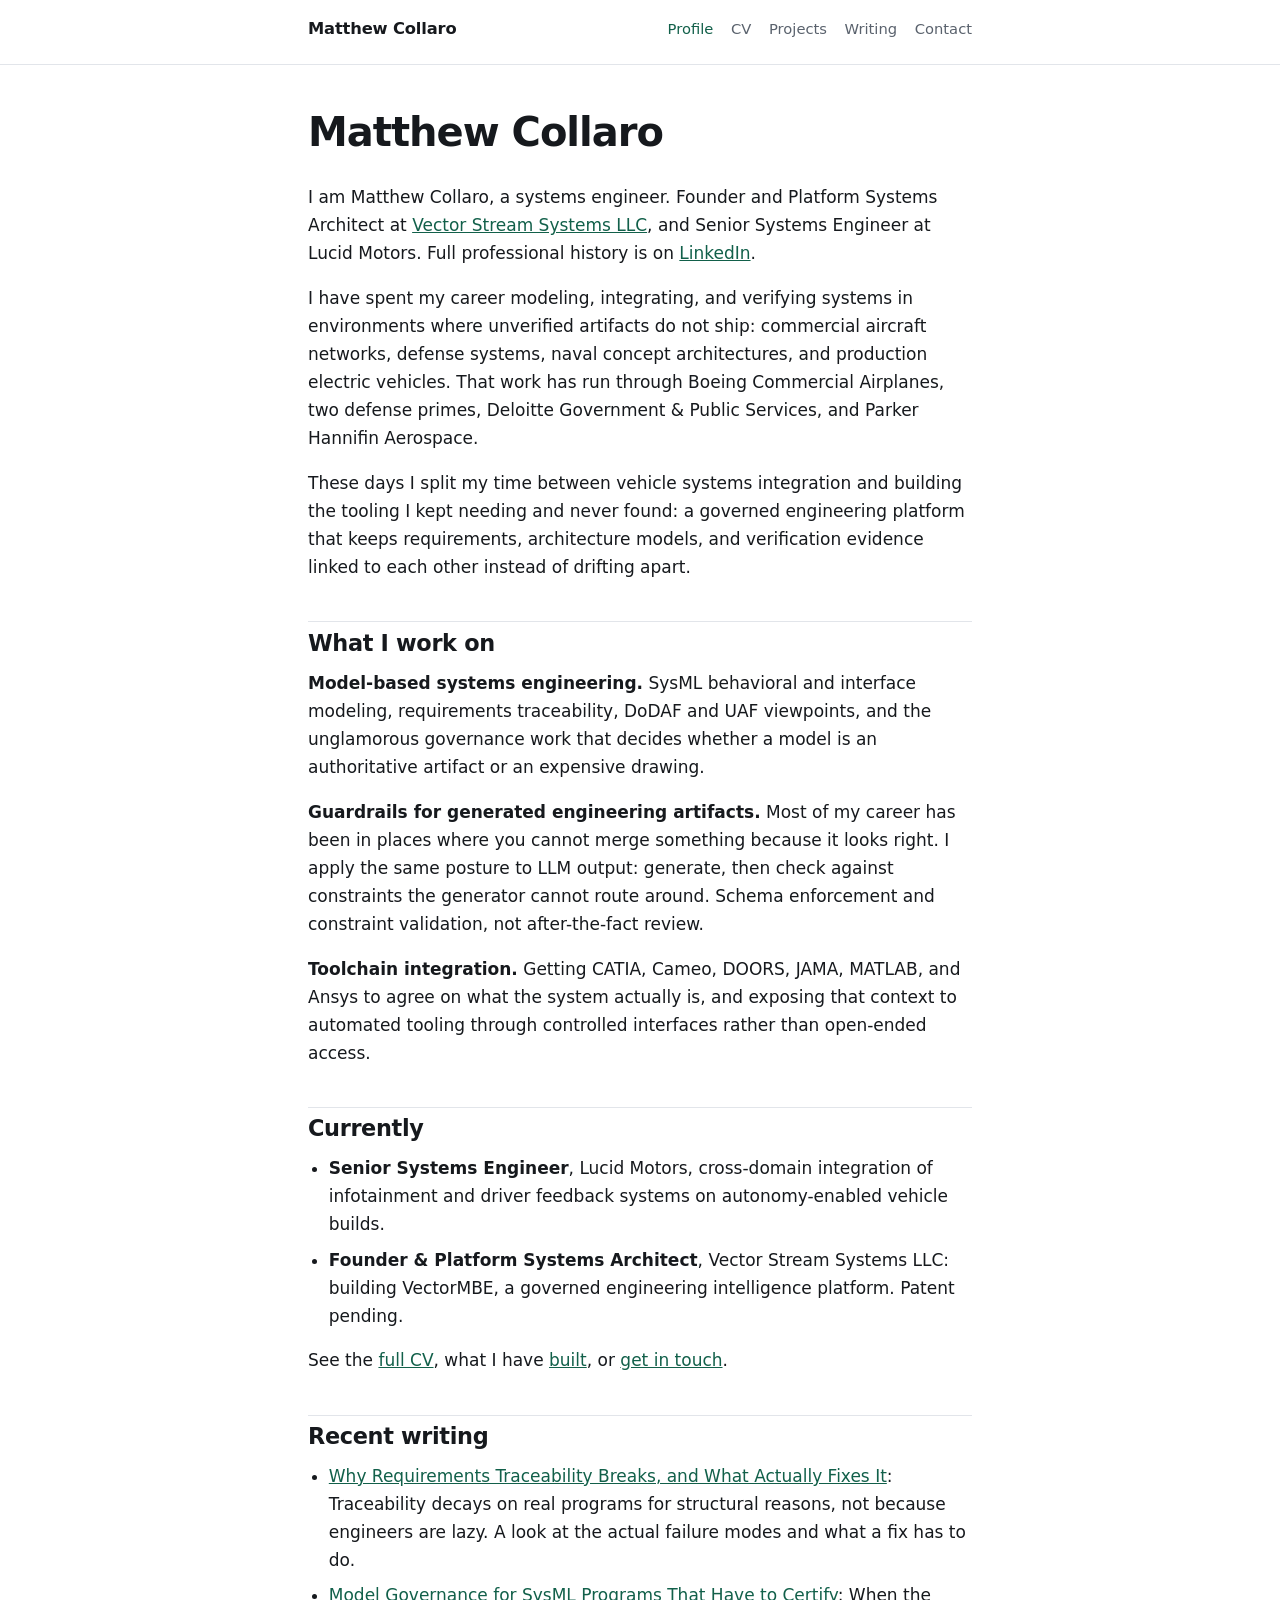
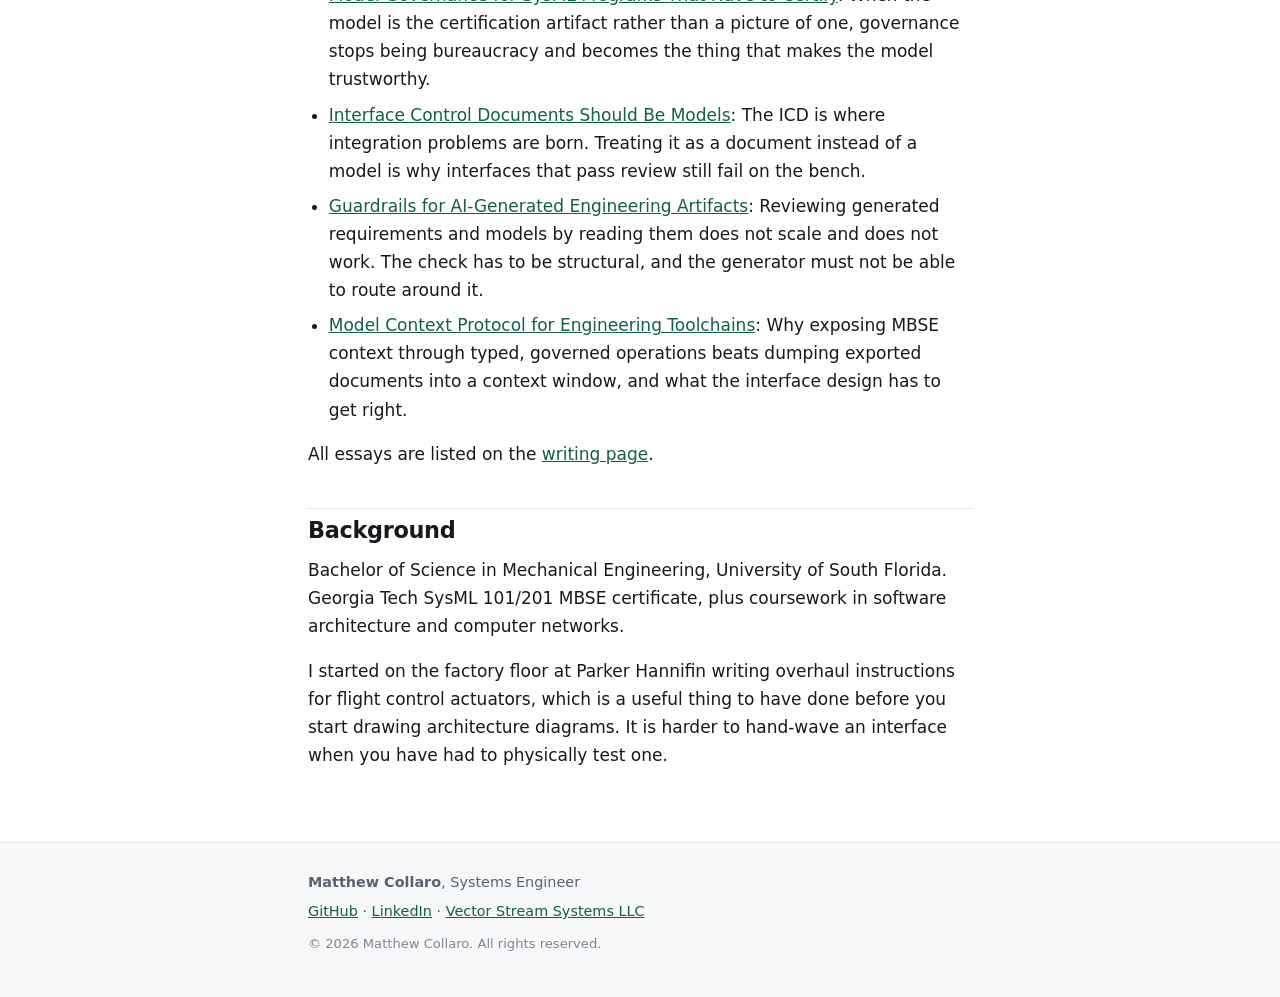
==== commit de031dea: "Remove long dashes, drop year counts, generalize defense roles, untrack the displacement plan" ====
--- a/docs/index.html
+++ b/docs/index.html
@@ -3,20 +3,20 @@
 <head>
 <meta charset="utf-8">
 <meta name="viewport" content="width=device-width, initial-scale=1">
-<title>Matthew Collaro — Systems Engineer and Founder</title>
-<meta name="description" content="Matthew Collaro is a systems engineer and founder of Vector Stream Systems LLC. Seven years of model-based systems engineering across Boeing, Deloitte, Lucid Motors, and defense space and missile primes.">
+<title>Matthew Collaro, Systems Engineer and Founder</title>
+<meta name="description" content="Matthew Collaro is a systems engineer and founder of Vector Stream Systems LLC. Model-based systems engineering across Boeing, Deloitte, Lucid Motors, and defense primes.">
 <meta name="author" content="Matthew Collaro">
 <meta name="robots" content="index,follow,max-image-preview:large">
 <link rel="canonical" href="https://radsilent.github.io/matthew-collaro/">
 <meta property="og:type" content="profile">
 <meta property="og:site_name" content="Matthew Collaro">
-<meta property="og:title" content="Matthew Collaro — Systems Engineer and Founder">
-<meta property="og:description" content="Matthew Collaro is a systems engineer and founder of Vector Stream Systems LLC. Seven years of model-based systems engineering across Boeing, Deloitte, Lucid Motors, and defense space and missile primes.">
+<meta property="og:title" content="Matthew Collaro, Systems Engineer and Founder">
+<meta property="og:description" content="Matthew Collaro is a systems engineer and founder of Vector Stream Systems LLC. Model-based systems engineering across Boeing, Deloitte, Lucid Motors, and defense primes.">
 <meta property="og:url" content="https://radsilent.github.io/matthew-collaro/">
 <meta property="og:locale" content="en_US">
 <meta name="twitter:card" content="summary">
-<meta name="twitter:title" content="Matthew Collaro — Systems Engineer and Founder">
-<meta name="twitter:description" content="Matthew Collaro is a systems engineer and founder of Vector Stream Systems LLC. Seven years of model-based systems engineering across Boeing, Deloitte, Lucid Motors, and defense space and missile primes.">
+<meta name="twitter:title" content="Matthew Collaro, Systems Engineer and Founder">
+<meta name="twitter:description" content="Matthew Collaro is a systems engineer and founder of Vector Stream Systems LLC. Model-based systems engineering across Boeing, Deloitte, Lucid Motors, and defense primes.">
 <link rel="stylesheet" href="style.css">
 <script type="application/ld+json">
 {
@@ -67,7 +67,7 @@
       "@type": "WebSite",
       "@id": "https://radsilent.github.io/matthew-collaro/#website",
       "url": "https://radsilent.github.io/matthew-collaro/",
-      "name": "Matthew Collaro \u2014 Systems Engineer",
+      "name": "Matthew Collaro, Systems Engineer",
       "publisher": {
         "@id": "https://radsilent.github.io/matthew-collaro/#person"
       },
@@ -77,8 +77,8 @@
       "@type": "ProfilePage",
       "@id": "https://radsilent.github.io/matthew-collaro/#webpage",
       "url": "https://radsilent.github.io/matthew-collaro/",
-      "name": "Matthew Collaro \u2014 Systems Engineer and Founder",
-      "description": "Matthew Collaro is a systems engineer and founder of Vector Stream Systems LLC. Seven years of model-based systems engineering across Boeing, Deloitte, Lucid Motors, and defense space and missile primes.",
+      "name": "Matthew Collaro, Systems Engineer and Founder",
+      "description": "Matthew Collaro is a systems engineer and founder of Vector Stream Systems LLC. Model-based systems engineering across Boeing, Deloitte, Lucid Motors, and defense primes.",
       "isPartOf": {
         "@id": "https://radsilent.github.io/matthew-collaro/#website"
       },
@@ -117,7 +117,7 @@
       <h1>Matthew Collaro</h1>
     </header>
 <p>I am Matthew Collaro, a systems engineer. Founder and Platform Systems Architect at <a href="https://vectorstreamsystems.com/">Vector Stream Systems LLC</a>, and Senior Systems Engineer at Lucid Motors. Full professional history is on <a href="https://www.linkedin.com/in/mattcollaro/">LinkedIn</a>.</p>
-<p>I have spent seven years modeling, integrating, and verifying systems in environments where unverified artifacts do not ship — commercial aircraft networks, strategic missile subsystems, naval concept architectures, and production electric vehicles. That work has run through Boeing Commercial Airplanes, a defense space systems prime, a missile defense prime, Deloitte Government &amp; Public Services, and Parker Hannifin Aerospace.</p>
+<p>I have spent my career modeling, integrating, and verifying systems in environments where unverified artifacts do not ship: commercial aircraft networks, defense systems, naval concept architectures, and production electric vehicles. That work has run through Boeing Commercial Airplanes, two defense primes, Deloitte Government &amp; Public Services, and Parker Hannifin Aerospace.</p>
 <p>These days I split my time between vehicle systems integration and building the tooling I kept needing and never found: a governed engineering platform that keeps requirements, architecture models, and verification evidence linked to each other instead of drifting apart.</p>
 <h2 id="what-i-work-on">What I work on</h2>
 <p><strong>Model-based systems engineering.</strong> SysML behavioral and interface modeling, requirements traceability, DoDAF and UAF viewpoints, and the unglamorous governance work that decides whether a model is an authoritative artifact or an expensive drawing.</p>
@@ -125,17 +125,17 @@
 <p><strong>Toolchain integration.</strong> Getting CATIA, Cameo, DOORS, JAMA, MATLAB, and Ansys to agree on what the system actually is, and exposing that context to automated tooling through controlled interfaces rather than open-ended access.</p>
 <h2 id="currently">Currently</h2>
 <ul>
-<li><strong>Senior Systems Engineer</strong>, Lucid Motors — cross-domain integration of infotainment and driver feedback systems on autonomy-enabled vehicle builds.</li>
-<li><strong>Founder &amp; Platform Systems Architect</strong>, Vector Stream Systems LLC — building VectorMBE, a governed engineering intelligence platform. Patent pending.</li>
+<li><strong>Senior Systems Engineer</strong>, Lucid Motors, cross-domain integration of infotainment and driver feedback systems on autonomy-enabled vehicle builds.</li>
+<li><strong>Founder &amp; Platform Systems Architect</strong>, Vector Stream Systems LLC: building VectorMBE, a governed engineering intelligence platform. Patent pending.</li>
 </ul>
 <p>See the <a href="cv.html">full CV</a>, what I have <a href="projects.html">built</a>, or <a href="contact.html">get in touch</a>.</p>
 <h2 id="recent-writing">Recent writing</h2>
 <ul>
-<li><a href="articles/requirements-traceability-breaks.html">Why Requirements Traceability Breaks, and What Actually Fixes It</a> — Traceability decays on real programs for structural reasons, not because engineers are lazy. A look at the actual failure modes and what a fix has to do.</li>
-<li><a href="articles/sysml-model-governance.html">Model Governance for SysML Programs That Have to Certify</a> — When the model is the certification artifact rather than a picture of one, governance stops being bureaucracy and becomes the thing that makes the model trustworthy.</li>
-<li><a href="articles/interface-control-documents-as-models.html">Interface Control Documents Should Be Models</a> — The ICD is where integration problems are born. Treating it as a document instead of a model is why interfaces that pass review still fail on the bench.</li>
-<li><a href="articles/guardrails-for-ai-generated-engineering-artifacts.html">Guardrails for AI-Generated Engineering Artifacts</a> — Reviewing generated requirements and models by reading them does not scale and does not work. The check has to be structural, and the generator must not be able to route around it.</li>
-<li><a href="articles/model-context-protocol-engineering-toolchains.html">Model Context Protocol for Engineering Toolchains</a> — Why exposing MBSE context through typed, governed operations beats dumping exported documents into a context window, and what the interface design has to get right.</li>
+<li><a href="articles/requirements-traceability-breaks.html">Why Requirements Traceability Breaks, and What Actually Fixes It</a>: Traceability decays on real programs for structural reasons, not because engineers are lazy. A look at the actual failure modes and what a fix has to do.</li>
+<li><a href="articles/sysml-model-governance.html">Model Governance for SysML Programs That Have to Certify</a>: When the model is the certification artifact rather than a picture of one, governance stops being bureaucracy and becomes the thing that makes the model trustworthy.</li>
+<li><a href="articles/interface-control-documents-as-models.html">Interface Control Documents Should Be Models</a>: The ICD is where integration problems are born. Treating it as a document instead of a model is why interfaces that pass review still fail on the bench.</li>
+<li><a href="articles/guardrails-for-ai-generated-engineering-artifacts.html">Guardrails for AI-Generated Engineering Artifacts</a>: Reviewing generated requirements and models by reading them does not scale and does not work. The check has to be structural, and the generator must not be able to route around it.</li>
+<li><a href="articles/model-context-protocol-engineering-toolchains.html">Model Context Protocol for Engineering Toolchains</a>: Why exposing MBSE context through typed, governed operations beats dumping exported documents into a context window, and what the interface design has to get right.</li>
 </ul>
 <p>All essays are listed on the <a href="writing.html">writing page</a>.</p>
 <h2 id="background">Background</h2>
@@ -146,7 +146,7 @@
 
 <footer class="site-footer">
   <div class="wrap">
-    <p><strong>Matthew Collaro</strong> &mdash; Systems Engineer</p>
+    <p><strong>Matthew Collaro</strong>, Systems Engineer</p>
     <p><a href="https://github.com/radsilent" rel="me noopener">GitHub</a> &middot;
        <a href="https://www.linkedin.com/in/mattcollaro/" rel="me noopener">LinkedIn</a> &middot;
        <a href="https://vectorstreamsystems.com/" rel="noopener">Vector Stream Systems LLC</a></p>
--- a/docs/style.css
+++ b/docs/style.css
@@ -1,4 +1,4 @@
-/* Matthew Collaro — personal site
+/* Matthew Collaro, personal site
    Single stylesheet, no external requests, light + dark. */
 
 :root {
